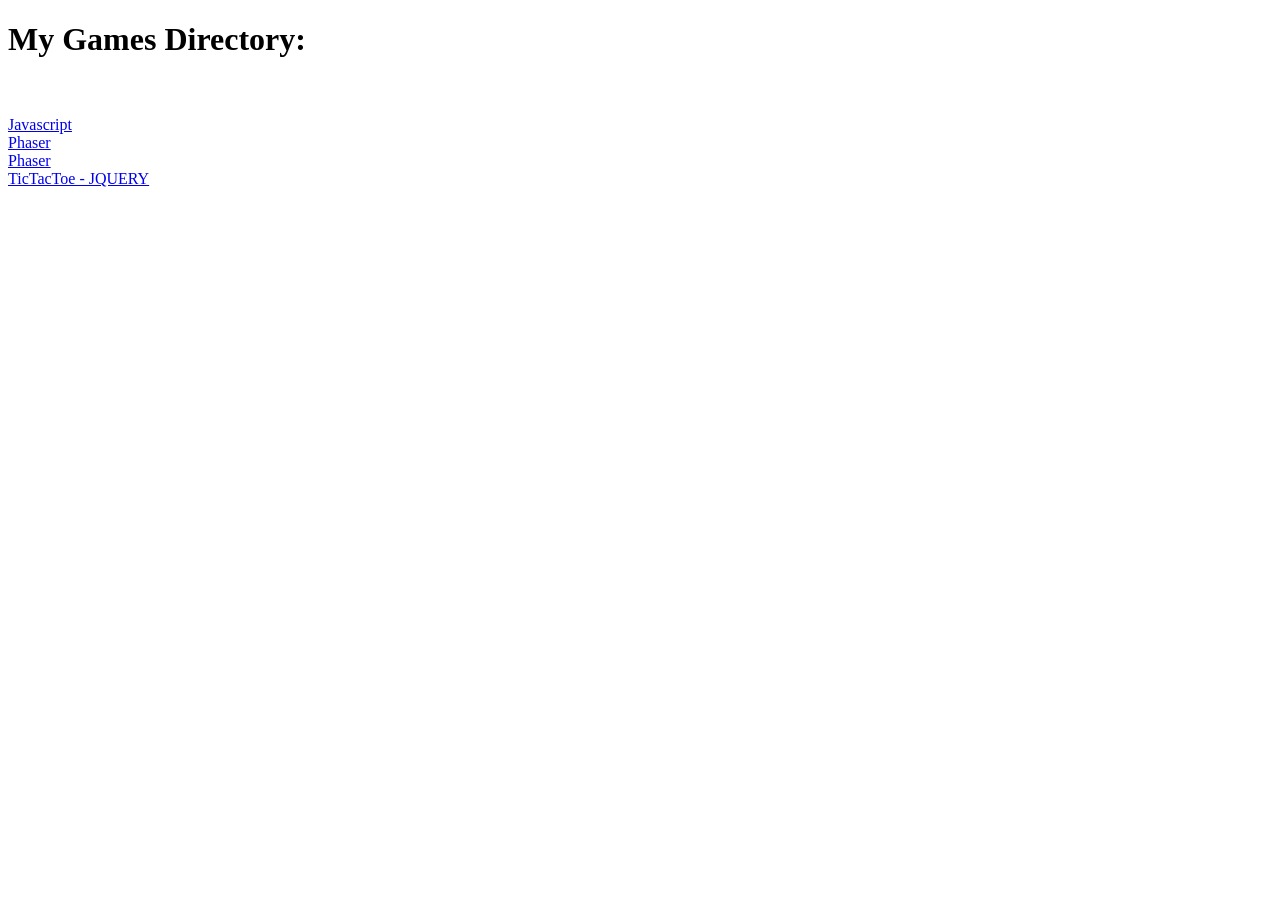
==== index.html @ 2cd42c2e "Fixed Routing" ====
<!DOCTYPE html>
<html lang="en">
<head>
    <meta charset="UTF-8">
    <meta name="viewport" content="width=device-width, initial-scale=1.0">
    <title>Document</title>
</head>
<body>
    <h1><strong>My Games Directory: </strong></h1><br />
    <br /><a href="javascript/tennis/index.html">Javascript</a>
    <br /><a href="phaserjs/simple/index.html">Phaser</a>
    <br /><a href="phaserjs/game/index.html">Phaser</a>
    <br /><a href="tictactoe/index.html">TicTacToe - JQUERY</a>
</body>
</html>
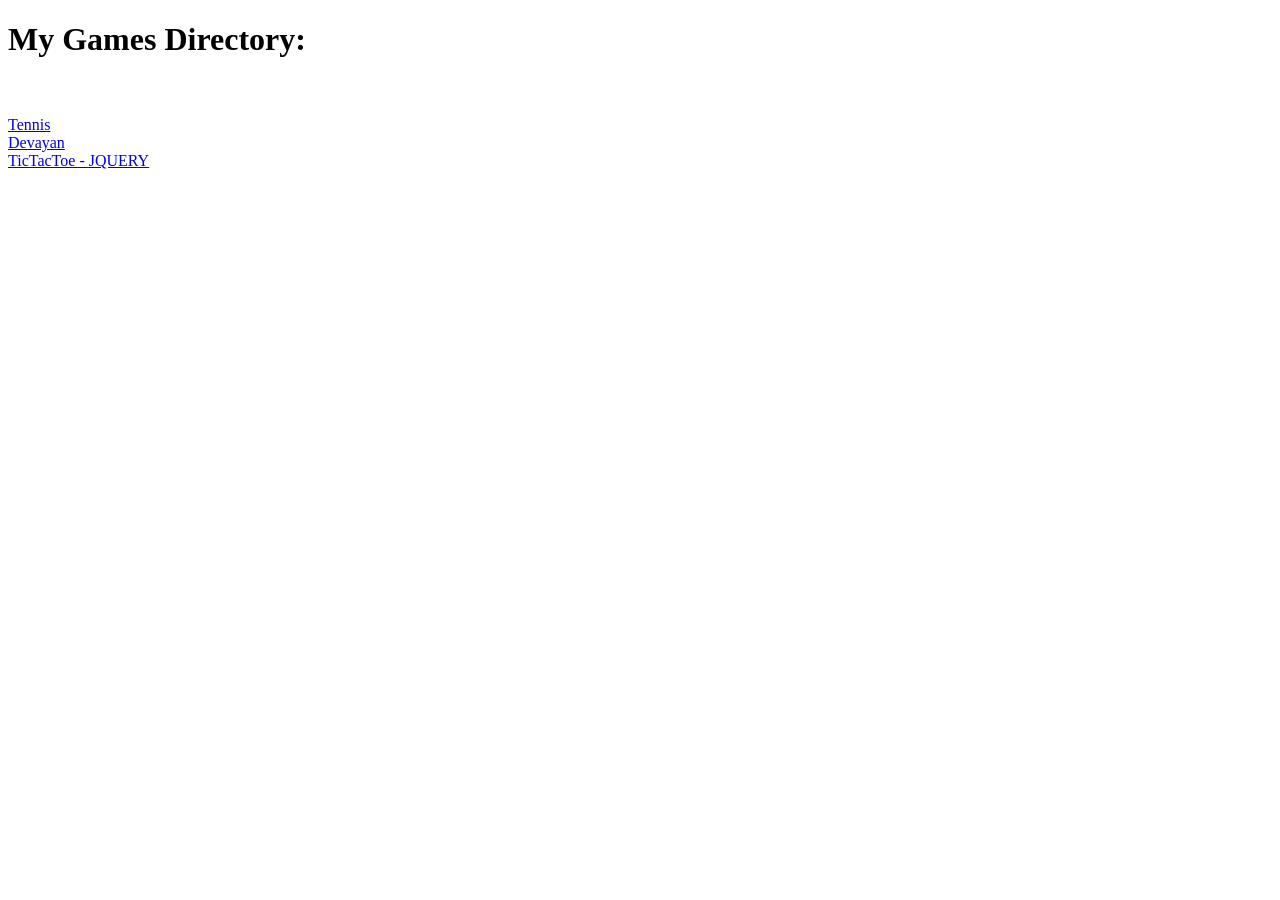
==== commit 06fe3181: "Update game links in index.html to include Tennis and Devayan" ====
--- a/index.html
+++ b/index.html
@@ -7,9 +7,8 @@
 </head>
 <body>
     <h1><strong>My Games Directory: </strong></h1><br />
-    <br /><a href="javascript/tennis/index.html">Javascript</a>
-    <br /><a href="phaserjs/simple/index.html">Phaser</a>
-    <br /><a href="phaserjs/game/index.html">Phaser</a>
+    <br /><a href="javascript/tennis/index.html">Tennis</a>
+    <br /><a href="javascript/devayan-open-source/index.html">Devayan</a>
     <br /><a href="tictactoe/index.html">TicTacToe - JQUERY</a>
 </body>
 </html>
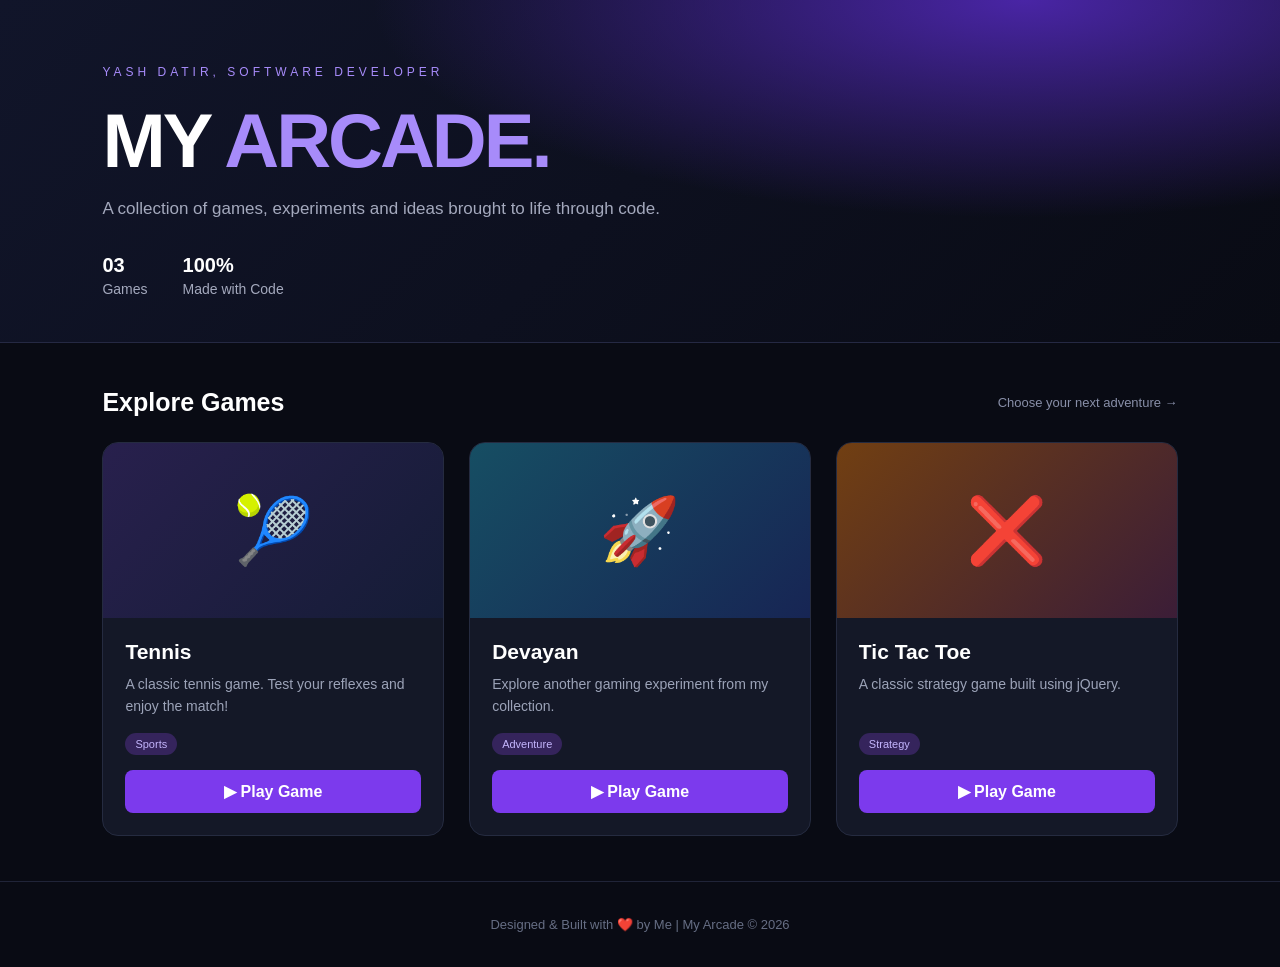
==== commit 2e1375ca: "Enhance index.html with new layout and styling for game collection" ====
--- a/index.html
+++ b/index.html
@@ -1,14 +1,273 @@
+
 <!DOCTYPE html>
 <html lang="en">
 <head>
     <meta charset="UTF-8">
     <meta name="viewport" content="width=device-width, initial-scale=1.0">
-    <title>Document</title>
+    <title>My Arcade | Game Collection</title>
+
+    <style>
+        * {
+            margin: 0;
+            padding: 0;
+            box-sizing: border-box;
+        }
+
+        body {
+            font-family: 'Segoe UI', sans-serif;
+            background: #090b14;
+            color: #fff;
+            min-height: 100vh;
+        }
+
+        header {
+            padding: 65px 8% 45px;
+            background:
+                radial-gradient(ellipse at 80% 0%, #4925a5 0%, transparent 45%),
+                linear-gradient(135deg, #11152a, #090b14);
+            border-bottom: 1px solid #252943;
+        }
+
+        .tag {
+            color: #a78bfa;
+            text-transform: uppercase;
+            letter-spacing: 4px;
+            font-size: 12px;
+            margin-bottom: 18px;
+        }
+
+        h1 {
+            font-size: clamp(42px, 7vw, 76px);
+            letter-spacing: -3px;
+        }
+
+        h1 span {
+            color: #a78bfa;
+        }
+
+        .subtitle {
+            color: #a4a9bd;
+            margin-top: 15px;
+            font-size: 17px;
+        }
+
+        .stats {
+            display: flex;
+            gap: 35px;
+            margin-top: 35px;
+            color: #a4a9bd;
+            font-size: 14px;
+        }
+
+        .stats strong {
+            color: white;
+            font-size: 20px;
+            display: block;
+            margin-bottom: 4px;
+        }
+
+        main {
+            padding: 45px 8%;
+        }
+
+        .section-heading {
+            display: flex;
+            justify-content: space-between;
+            align-items: center;
+            margin-bottom: 25px;
+        }
+
+        .section-heading h2 {
+            font-size: 25px;
+        }
+
+        .section-heading p {
+            color: #888fa8;
+            font-size: 13px;
+        }
+
+        .games {
+            display: grid;
+            grid-template-columns: repeat(auto-fit, minmax(240px, 1fr));
+            gap: 25px;
+        }
+
+        .game-card {
+            background: #141827;
+            border: 1px solid #252b40;
+            border-radius: 16px;
+            overflow: hidden;
+            transition: 0.3s ease;
+        }
+
+        .game-card:hover {
+            transform: translateY(-7px);
+            border-color: #8b5cf6;
+            box-shadow: 0 12px 35px #0008;
+        }
+
+        .game-cover {
+            height: 175px;
+            display: flex;
+            align-items: center;
+            justify-content: center;
+            font-size: 65px;
+            background: linear-gradient(135deg, #28204d, #151c36);
+        }
+
+        .game-card:nth-child(2) .game-cover {
+            background: linear-gradient(135deg, #164e63, #172554);
+        }
+
+        .game-card:nth-child(3) .game-cover {
+            background: linear-gradient(135deg, #713f12, #3b1d37);
+        }
+
+        .game-info {
+            padding: 22px;
+        }
+
+        .game-info h3 {
+            font-size: 21px;
+            margin-bottom: 9px;
+        }
+
+        .game-info p {
+            color: #9ca3b8;
+            font-size: 14px;
+            line-height: 1.6;
+            min-height: 45px;
+        }
+
+        .category {
+            display: inline-block;
+            color: #c4b5fd;
+            background: #35245c;
+            padding: 5px 10px;
+            border-radius: 20px;
+            font-size: 11px;
+            margin: 15px 0;
+        }
+
+        .play-btn {
+            display: block;
+            text-align: center;
+            text-decoration: none;
+            background: #7c3aed;
+            color: white;
+            padding: 12px;
+            border-radius: 8px;
+            font-weight: 600;
+            transition: 0.2s;
+        }
+
+        .play-btn:hover {
+            background: #9333ea;
+        }
+
+        footer {
+            text-align: center;
+            color: #666e84;
+            padding: 35px;
+            border-top: 1px solid #202438;
+            font-size: 13px;
+        }
+
+        @media(max-width: 600px) {
+            header {
+                padding: 45px 6%;
+            }
+
+            main {
+                padding: 35px 6%;
+            }
+
+            .stats {
+                gap: 20px;
+            }
+        }
+    </style>
 </head>
+
 <body>
-    <h1><strong>My Games Directory: </strong></h1><br />
-    <br /><a href="javascript/tennis/index.html">Tennis</a>
-    <br /><a href="javascript/devayan-open-source/index.html">Devayan</a>
-    <br /><a href="tictactoe/index.html">TicTacToe - JQUERY</a>
+
+    <header>
+        <div class="tag">Yash Datir, Software Developer</div>
+
+        <h1>MY <span>ARCADE.</span></h1>
+
+        <p class="subtitle">
+            A collection of games, experiments and ideas brought to life through code.
+        </p>
+
+        <div class="stats">
+            <div>
+                <strong id="gameCount">03</strong>
+                Games
+            </div>
+            <div>
+                <strong>100%</strong>
+                Made with Code
+            </div>
+        </div>
+    </header>
+
+    <main>
+        <div class="section-heading">
+            <h2>Explore Games</h2>
+            <p>Choose your next adventure →</p>
+        </div>
+
+        <div class="games" id="gamesContainer">
+
+            <div class="game-card">
+                <div class="game-cover">🎾</div>
+                <div class="game-info">
+                    <h3>Tennis</h3>
+                    <p>A classic tennis game. Test your reflexes and enjoy the match!</p>
+                    <span class="category">Sports</span>
+                    <a class="play-btn" href="javascript/tennis/index.html">
+                        ▶ Play Game
+                    </a>
+                </div>
+            </div>
+
+            <div class="game-card">
+                <div class="game-cover">🚀</div>
+                <div class="game-info">
+                    <h3>Devayan</h3>
+                    <p>Explore another gaming experiment from my collection.</p>
+                    <span class="category">Adventure</span>
+                    <a class="play-btn" href="javascript/devayan/index.html">
+                        ▶ Play Game
+                    </a>
+                </div>
+            </div>
+
+            <div class="game-card">
+                <div class="game-cover">❌</div>
+                <div class="game-info">
+                    <h3>Tic Tac Toe</h3>
+                    <p>A classic strategy game built using jQuery.</p>
+                    <span class="category">Strategy</span>
+                    <a class="play-btn" href="tictactoe/index.html">
+                        ▶ Play Game
+                    </a>
+                </div>
+            </div>
+
+        </div>
+    </main>
+
+    <footer>
+        Designed & Built with ❤️ by Me | My Arcade © 2026
+    </footer>
+
+    <script>
+        const games = document.querySelectorAll('.game-card');
+        document.getElementById('gameCount').textContent =
+            String(games.length).padStart(2, '0');
+    </script>
+
 </body>
-</html>+</html>
